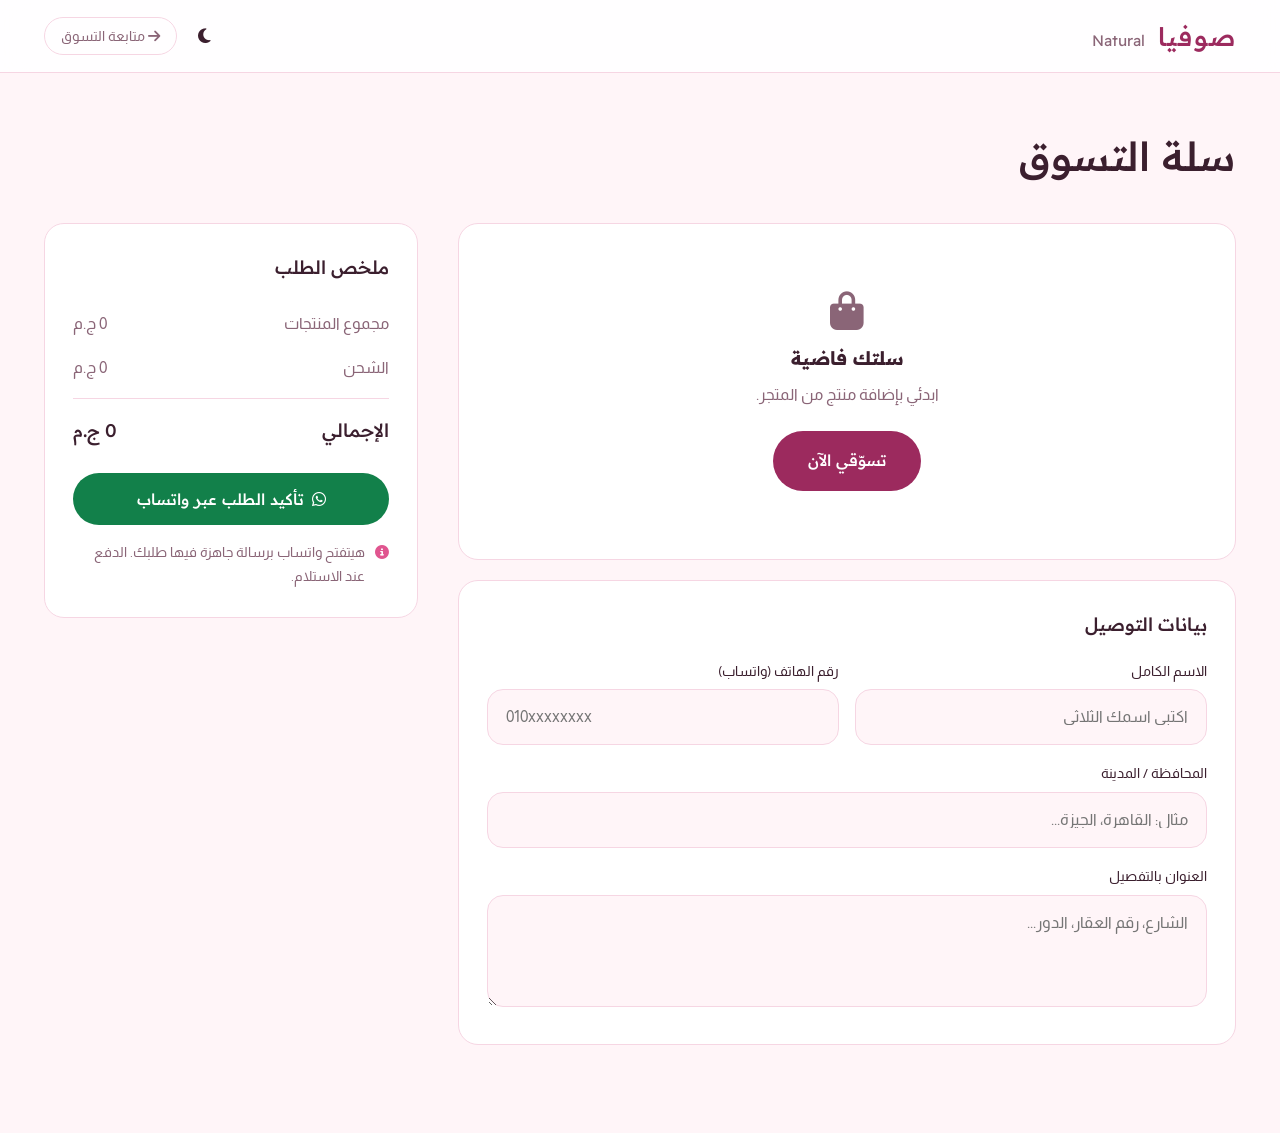
==== checkout.html @ ed2cbe97 "Add files via upload" ====
<!DOCTYPE html>
<html lang="ar" dir="rtl">
<head>
    <meta charset="UTF-8">
    <meta name="viewport" content="width=device-width, initial-scale=1.0">
    <title>السلة وإتمام الطلب | Sofia Natural</title>
    <link href="https://fonts.googleapis.com/css2?family=Almarai:wght@400;700&family=Readex+Pro:wght@400;500;600&display=swap" rel="stylesheet">
    <link rel="stylesheet" href="https://cdnjs.cloudflare.com/ajax/libs/font-awesome/6.4.0/css/all.min.css">
    <link rel="stylesheet" href="style.css?v=47">
</head>
<body>

    <header class="main-header">
        <div class="container header-container">
            <div class="logo"><a href="index.html">صوفيا <span>Natural</span></a></div>
            <div class="header-actions">
                <button type="button" id="darkModeToggle" class="cart-icon-btn" title="تغيير المظهر" aria-label="تغيير المظهر"><i class="fa-solid fa-moon"></i></button>
                <a href="index.html#products" class="btn-details"><i class="fa-solid fa-arrow-right"></i> متابعة التسوق</a>
            </div>
        </div>
    </header>

    <main class="container" style="padding:48px 24px 88px;">
        <div class="co-title"><h1>سلة التسوق</h1><span id="itemsCount"></span></div>

        <div class="co-layout">
            <div>
                <div class="co-card">
                    <div id="cartItemsContainer"></div>
                </div>

                <div class="co-card">
                    <h2>بيانات التوصيل</h2>
                    <form id="checkoutForm" class="co-form" onsubmit="submitOrder(event)">
                        <div class="co-field"><label for="clientName">الاسم الكامل</label><input type="text" id="clientName" required autocomplete="name" placeholder="اكتبي اسمك الثلاثي"></div>
                        <div class="co-field"><label for="clientPhone">رقم الهاتف (واتساب)</label><input type="tel" id="clientPhone" required autocomplete="tel" placeholder="010xxxxxxxx"></div>
                        <div class="co-field full"><label for="clientCity">المحافظة / المدينة</label><input type="text" id="clientCity" required placeholder="مثال: القاهرة، الجيزة..."></div>
                        <div class="co-field full"><label for="clientAddress">العنوان بالتفصيل</label><textarea id="clientAddress" required rows="3" placeholder="الشارع، رقم العقار، الدور..."></textarea></div>
                    </form>
                </div>
            </div>

            <aside class="co-card co-summary">
                <h2>ملخص الطلب</h2>
                <div class="co-row"><span>مجموع المنتجات</span><span id="cartSubtotal">0 ج.م</span></div>
                <div class="co-row"><span>الشحن</span><span id="cartShipping">0 ج.م</span></div>
                <div class="co-row total"><span>الإجمالي</span><span id="cartTotalPrice">0 ج.م</span></div>
                <button type="submit" form="checkoutForm" class="btn btn-wa-big"><i class="fa-brands fa-whatsapp"></i> تأكيد الطلب عبر واتساب</button>
                <div class="co-note"><i class="fa-solid fa-circle-info"></i><span>هيتفتح واتساب برسالة جاهزة فيها طلبك. الدفع عند الاستلام.</span></div>
            </aside>
        </div>
    </main>

    <div id="toast" class="toast" role="status"></div>
    <script src="products-data.js?v=45"></script>
    <script src="script.js?v=45"></script>
    <script>
        function renderCheckoutCart() {
            const container = document.getElementById('cartItemsContainer');
            const subtotal = cartSubtotal();
            const shipping = cart.length ? SHIPPING : 0;
            const count = cart.reduce((s, i) => s + i.quantity, 0);

            container.innerHTML = cart.length ? cart.map(item => `
                <div class="co-item">
                    <img src="${escapeHtml(item.image)}" alt="">
                    <div class="co-item-info">
                        <h4>${escapeHtml(item.name)}</h4>
                        <span class="co-unit">${item.price} ج.م للقطعة</span>
                    </div>
                    <div class="qty-box">
                        <button type="button" data-qty="${item.id}" data-d="1" aria-label="زيادة">+</button>
                        <span>${item.quantity}</span>
                        <button type="button" data-qty="${item.id}" data-d="-1" aria-label="نقصان">−</button>
                    </div>
                    <strong class="co-line">${item.price * item.quantity} ج.م</strong>
                    <button type="button" class="co-remove" data-remove="${item.id}" aria-label="حذف"><i class="fa-solid fa-xmark"></i></button>
                </div>`).join('')
                : '<div class="co-empty"><i class="fa-solid fa-bag-shopping"></i><h3>سلتك فاضية</h3><p>ابدئي بإضافة منتج من المتجر.</p><a href="index.html#products" class="btn btn-primary">تسوّقي الآن</a></div>';

            document.getElementById('itemsCount').textContent = count ? `(${count} منتج)` : '';
            document.getElementById('cartSubtotal').textContent = subtotal + ' ج.م';
            document.getElementById('cartShipping').textContent = shipping + ' ج.م';
            document.getElementById('cartTotalPrice').textContent = (subtotal + shipping) + ' ج.م';
        }

        document.getElementById('cartItemsContainer').addEventListener('click', e => {
            const q = e.target.closest('[data-qty]'), r = e.target.closest('[data-remove]');
            if (q) changeCartQty(q.dataset.qty, +q.dataset.d);
            else if (r) removeFromCart(r.dataset.remove);
            else return;
            renderCheckoutCart();
        });

        function submitOrder(e) {
            e.preventDefault();
            if (!cart.length) { showToast('سلة التسوق فارغة!'); return; }

            const val = id => document.getElementById(id).value.trim();
            const phone = val('clientPhone').replace(/[\s-]/g, '');
            if (!/^(\+?20|0)?1[0125]\d{8}$/.test(phone)) { showToast('رقم الهاتف غير صحيح'); document.getElementById('clientPhone').focus(); return; }

            const subtotal = cartSubtotal();
            let text = `*طلب جديد من متجر Sofia Natural* 🌿\n\n`;
            text += `👤 *الاسم:* ${val('clientName')}\n📞 *الهاتف:* ${phone}\n🏙️ *المحافظة:* ${val('clientCity')}\n📍 *العنوان:* ${val('clientAddress')}\n\n🛍️ *المنتجات المطلوبة:*\n`;
            cart.forEach(i => { text += `- ${i.name} (الكمية: ${i.quantity}) - ${i.price * i.quantity} ج.م\n`; });
            text += `\n🛒 *مجموع المنتجات:* ${subtotal} ج.م\n🚚 *الشحن:* ${SHIPPING} ج.م\n💰 *الإجمالي الكلي:* ${subtotal + SHIPPING} ج.م`;

            window.open(`https://wa.me/${WHATSAPP_NUMBER}?text=${encodeURIComponent(text)}`, '_blank', 'noopener');
        }

        document.addEventListener('DOMContentLoaded', renderCheckoutCart);
    </script>
</body>
</html>
---- style.css ----
/* Sofia Natural — تصميم متجر عناية بناتي: وردي، روز، لافندر وخوخي */
:root{--primary:#9C2A5E;--primary-light:#E0558F;--on-primary:#FFFFFF;--text-color:#3B1F2E;--bg-light:#FFF5F8;--white:#fff;--gray:#8A6577;--border-color:#F6D6E3;--tint:#FDE8F0;--sage:#FAD3E3;--blush:#E9D8F7;--wa:#12804A;--ease:cubic-bezier(.2,.7,.2,1)}
body.dark-mode{--primary:#FFC4DC;--primary-light:#F58BB7;--on-primary:#2B0F1F;--text-color:#FBEAF2;--bg-light:#1E1119;--white:#2A1822;--gray:#CBA5B7;--border-color:#4A2A3C;--tint:#35202D;--sage:#5A2D45;--blush:#46305A;--wa:#5FD08F}
*{margin:0;padding:0;box-sizing:border-box}
html{scroll-behavior:smooth;scroll-padding-top:84px}
body{font-family:'Almarai',Tahoma,sans-serif;background:var(--bg-light);color:var(--text-color);direction:rtl;line-height:1.75;overflow-x:clip;-webkit-font-smoothing:antialiased}
h1,h2,h3,h4,.logo,.price,.btn{font-family:'Readex Pro','Almarai',Tahoma,sans-serif}
a{text-decoration:none;color:inherit}ul{list-style:none}img{max-width:100%}button{font-family:inherit}
:focus-visible{outline:2px solid var(--primary-light);outline-offset:3px}
.container{max-width:1240px;margin:0 auto;padding:0 24px}

/* شريط الإعلان + الهيدر */
.announcement-bar{background:var(--primary);color:var(--on-primary);font-size:.85rem;padding:8px 0}
.announcement-bar .container{display:flex;justify-content:center;gap:32px;flex-wrap:wrap}
.main-header{position:sticky;top:0;z-index:30;background:color-mix(in srgb,var(--white) 88%,transparent);backdrop-filter:blur(14px);border-bottom:1px solid var(--border-color)}
.header-container{display:flex;align-items:center;justify-content:space-between;height:72px}
.header-container.header-3{display:grid;grid-template-columns:1fr auto 1fr}
.header-3 .header-actions{justify-self:end}
.header-3 .menu-wrap{justify-self:start}
.logo{font-size:1.6rem;font-weight:500;letter-spacing:.04em;color:var(--primary)}
.logo span{font-weight:400;font-size:.95rem;color:var(--gray);letter-spacing:0;margin-right:4px}
/* قايمة منسدلة */
.menu-wrap{position:relative}
.menu-btn{width:42px;height:42px;background:transparent;border:0;border-radius:50%;cursor:pointer;display:flex;flex-direction:column;justify-content:center;align-items:center;gap:5px;transition:background .2s}
.menu-btn:hover{background:var(--tint)}
.menu-btn span{width:22px;height:2px;background:var(--primary);border-radius:2px;transition:transform .3s,opacity .3s}
.menu-btn.open span:nth-child(1){transform:translateY(7px) rotate(45deg)}
.menu-btn.open span:nth-child(2){opacity:0}
.menu-btn.open span:nth-child(3){transform:translateY(-7px) rotate(-45deg)}
.menu-dropdown{position:absolute;top:calc(100% + 10px);right:0;min-width:190px;background:var(--white);border:1px solid var(--border-color);border-radius:16px;box-shadow:0 14px 34px rgba(0,0,0,.14);padding:8px;display:flex;flex-direction:column;opacity:0;visibility:hidden;transform:translateY(-8px);transition:all .25s var(--ease);z-index:40}
.menu-dropdown.show{opacity:1;visibility:visible;transform:translateY(0)}
.menu-dropdown a{padding:12px 16px;border-radius:10px;color:var(--text-color);transition:background .2s,color .2s}
.menu-dropdown a:hover,.menu-dropdown a.active{background:var(--tint);color:var(--primary)}
.header-actions{display:flex;align-items:center;gap:6px}
.header-search-container{position:relative}
.search-input{display:none;position:absolute;top:50px;left:0;width:260px;padding:12px 18px;border:1px solid var(--border-color);border-radius:999px;background:var(--white);color:var(--text-color);font:inherit;box-shadow:0 12px 32px rgba(0,0,0,.12)}
.cart-icon-btn{position:relative;width:42px;height:42px;border:0;border-radius:50%;background:transparent;color:var(--text-color);display:inline-flex;align-items:center;justify-content:center;cursor:pointer;font-size:1.05rem;transition:background .2s}
.cart-icon-btn:hover{background:var(--tint)}
.cart-badge{position:absolute;top:2px;left:2px;min-width:18px;height:18px;padding:0 5px;border-radius:9px;background:var(--primary);color:var(--on-primary);font-size:.7rem;font-weight:700;display:flex;align-items:center;justify-content:center}

/* الأزرار */
.btn{display:inline-flex;align-items:center;justify-content:center;gap:8px;padding:15px 34px;border:1px solid transparent;border-radius:999px;font-weight:500;font-size:.98rem;cursor:pointer;transition:all .25s var(--ease)}
.btn-primary{background:var(--primary);color:var(--on-primary)}
.btn-primary:hover{background:var(--primary-light)}
.btn-ghost{border-color:currentColor;color:var(--text-color);background:transparent}
.btn-ghost:hover{background:var(--text-color);color:var(--bg-light)}
.btn-wa-big{background:var(--wa);color:#fff}
body.dark-mode .btn-wa-big{color:#0C1512}

/* الهيرو */
.hero-section{padding:56px 0 40px}
.hero-content{display:grid;grid-template-columns:1.05fr .95fr;gap:64px;align-items:center}
.hero-content h1{font-size:clamp(2.4rem,5.4vw,4.4rem);line-height:1.18;font-weight:500;letter-spacing:-.01em}
.hero-content p{margin:22px 0 34px;max-width:44ch;color:var(--gray);font-size:1.12rem}
.hero-btns{display:flex;flex-wrap:wrap;gap:12px}
.hero-art{position:relative;aspect-ratio:4/5;max-height:600px;width:100%;border-radius:999px 999px 28px 28px;background:radial-gradient(circle at 28% 18%,var(--blush),transparent 56%),linear-gradient(165deg,var(--sage),var(--tint));display:flex;align-items:flex-end;justify-content:center;gap:5%;padding-bottom:13%}
.bottle{position:relative;border-radius:16px 16px 12px 12px;background:linear-gradient(90deg,rgba(255,255,255,.3),transparent 38%),var(--c);box-shadow:0 24px 30px -18px rgba(0,0,0,.35)}
.bottle::before{content:"";position:absolute;top:-8%;left:50%;transform:translateX(-50%);width:38%;height:9%;background:var(--c);filter:brightness(.78);border-radius:5px 5px 0 0}
.bottle::after{content:"";position:absolute;left:14%;right:14%;top:46%;height:30%;background:rgba(255,255,255,.9);border-radius:3px}
.b1{--c:var(--primary-light);width:19%;height:34%}
.b2{--c:var(--primary);width:23%;height:46%}
.b3{--c:#F4B6C9;width:17%;height:26%}
.hero-chip{position:absolute;top:20px;left:50%;transform:translateX(-50%);z-index:2;white-space:nowrap;background:var(--white);border:1px solid var(--border-color);border-radius:999px;padding:9px 20px;font-size:.9rem;display:flex;align-items:center;gap:8px;box-shadow:0 10px 26px rgba(0,0,0,.12)}
.hero-chip i{color:var(--primary-light)}
.hero-art{overflow:hidden}
.hero-art>img{position:absolute;inset:0;width:100%;height:100%;object-fit:cover;border-radius:inherit}

/* شريط المزايا */
.pf-features{display:grid;grid-template-columns:repeat(4,1fr);gap:24px}
.strip{border-block:1px solid var(--border-color);padding:22px 0;margin-top:32px}
.pf-item{display:flex;align-items:center;gap:14px}
.pf-icon{width:44px;height:44px;border-radius:50%;background:var(--tint);color:var(--primary);display:flex;align-items:center;justify-content:center;flex-shrink:0}
.pf-item h4{font-weight:500;font-size:.98rem;line-height:1.4}
.pf-item p{color:var(--gray);font-size:.85rem;line-height:1.5}

/* عناوين الأقسام */
.section-title h2{font-size:clamp(1.7rem,3.4vw,2.4rem);font-weight:500;line-height:1.3}
.section-title p{color:var(--gray);margin-top:4px}
.section-head{display:flex;flex-wrap:wrap;justify-content:space-between;align-items:end;gap:20px;margin-bottom:36px}

/* بلاطات الأقسام */
.cats-section{padding:80px 0 24px}
.cat-tiles{display:grid;grid-template-columns:repeat(3,1fr);gap:20px;margin-top:36px}
.cat-tile{position:relative;aspect-ratio:4/5;border-radius:20px;overflow:hidden;padding:30px;display:flex;flex-direction:column;justify-content:flex-end;color:#fff;background-size:cover;background-position:center;background-image:linear-gradient(to top,rgba(60,20,40,.82) 0%,rgba(60,20,40,.18) 55%,rgba(60,20,40,0) 100%),var(--img,none);transition:transform .35s var(--ease),box-shadow .35s var(--ease)}
.cat-tile h3{font-size:2rem;font-weight:500}
.cat-tile span{display:inline-flex;gap:8px;align-items:center;margin-top:6px;font-size:.95rem;border-bottom:1px solid currentColor;align-self:flex-start;padding-bottom:2px}
.cat-tile span i{font-size:.8rem}
.cat-tile:hover{transform:translateY(-6px);box-shadow:0 16px 35px -12px rgba(60,20,40,.45)}
.t-skin{background-color:var(--sage)}.t-hair{background-color:var(--blush)}.t-body{background-color:var(--primary)}

/* المنتجات */
.products-section{padding:72px 0 88px}
.category-boxes-container{display:flex;gap:28px}
.big-cat-box{background:none;border:0;border-bottom:2px solid transparent;color:var(--gray);padding:4px 0 8px;cursor:pointer;font-size:1rem;transition:color .2s}
.big-cat-box i{display:none}
.big-cat-box h3{font-size:1rem;font-weight:400}
.big-cat-box:hover{color:var(--text-color)}
.big-cat-box.active{color:var(--text-color);border-color:var(--text-color)}
.big-cat-box.active h3{font-weight:500}
.products-grid{display:grid;grid-template-columns:repeat(auto-fill,minmax(250px,1fr));gap:40px 24px}
.product-card{display:flex;flex-direction:column}
.product-img{display:block;position:relative;aspect-ratio:4/5;background:var(--tint);border-radius:20px;overflow:hidden}
.product-img img{width:100%;height:100%;object-fit:cover;display:block;transition:transform .7s var(--ease)}
.product-card:hover .product-img img{transform:scale(1.05)}
.tag{position:absolute;top:12px;right:12px;background:var(--white);color:var(--text-color);font-size:.75rem;padding:3px 12px;border-radius:999px}
.product-info{padding:16px 2px 0;display:flex;flex-direction:column;gap:2px;flex:1}
.product-cat{color:var(--gray);font-size:.82rem}
.product-info h3{font-size:1.02rem;font-weight:500;line-height:1.5}
.product-size{color:var(--gray);font-size:.85rem}
.price{font-weight:500;font-size:1.05rem;margin-top:6px}
.btn-details{display:inline-block;border:1px solid var(--border-color);border-radius:999px;padding:6px 16px;font-size:.88rem;color:var(--gray)}
.btn-details:hover{color:var(--text-color);border-color:var(--text-color)}
.card-actions{display:flex;gap:8px;margin-top:auto;padding-top:14px}
.btn-add{flex:1;background:transparent;color:var(--text-color);border:1px solid var(--text-color);border-radius:999px;padding:11px;font-weight:500;cursor:pointer;transition:all .25s var(--ease)}
.btn-add:hover{background:var(--primary);color:var(--on-primary);border-color:var(--primary)}
.btn-whatsapp{width:46px;border:1px solid var(--border-color);border-radius:50%;display:flex;align-items:center;justify-content:center;color:var(--wa);font-size:0;transition:border-color .2s}
.btn-whatsapp i{font-size:1.2rem}
.btn-whatsapp:hover{border-color:var(--wa)}
.is-hidden{display:none!important}
.no-results{text-align:center;color:var(--gray);padding:48px 0}
.product-card.is-featured{grid-column:span 2;flex-direction:row;background:var(--tint);border-radius:20px;overflow:hidden}
.is-featured .product-img{width:50%;aspect-ratio:auto;min-height:340px;border-radius:0}
.is-featured .product-info{width:50%;justify-content:center;padding:36px}
.is-featured .product-info h3{font-size:1.7rem;margin:4px 0}
.is-featured .tag{background:var(--primary);color:var(--on-primary)}

/* ليه صوفيا */
.why{background:var(--primary);color:var(--on-primary);padding:88px 0}
.why .container{display:grid;grid-template-columns:1fr 1fr;gap:64px;align-items:center}
.why h2{font-size:clamp(1.8rem,3.6vw,2.8rem);font-weight:500;line-height:1.3}
.why-list>div{display:flex;gap:18px;padding:20px 0;border-bottom:1px solid rgba(128,128,128,.4)}
.why-list>div:first-child{border-top:1px solid rgba(128,128,128,.4)}
.why-list i{font-size:1.3rem;margin-top:4px}
.why-list h4{font-weight:500;font-size:1.1rem}
.why-list p{opacity:.8;font-size:.95rem}

/* دعوة للتواصل */
.cta{padding:88px 0;text-align:center}
.cta h2{font-size:clamp(1.6rem,3vw,2.2rem);font-weight:500}
.cta p{color:var(--gray);margin:8px 0 28px}

/* الفوتر */
.main-footer{background:var(--tint);border-top:1px solid var(--border-color)}
.footer-grid{display:grid;grid-template-columns:2fr 1fr 1fr;gap:48px;padding-top:56px;padding-bottom:36px}
.footer-col h3{font-size:1.5rem;font-weight:500;margin-bottom:10px}
.footer-col h4{font-weight:500;margin-bottom:14px}
.footer-col p,.footer-col li{color:var(--gray);margin-bottom:8px;font-size:.95rem}
.footer-col li a:hover{color:var(--text-color)}
.footer-col p i{margin-left:10px;color:var(--primary-light)}
.social-icons{display:flex;gap:10px;margin-top:16px}
.social-icons a{width:40px;height:40px;border:1px solid var(--border-color);border-radius:50%;display:flex;align-items:center;justify-content:center;transition:all .2s}
.social-icons a:hover{background:var(--primary);color:var(--on-primary);border-color:var(--primary)}
.footer-bottom{max-width:1240px;margin:0 auto;padding:20px 24px;border-top:1px solid var(--border-color);display:flex;flex-wrap:wrap;gap:8px;justify-content:space-between;color:var(--gray);font-size:.85rem}

/* صفحة المنتج */
.breadcrumb{display:flex;flex-wrap:wrap;gap:8px;align-items:center;color:var(--gray);font-size:.88rem;margin-bottom:28px}
.breadcrumb i{font-size:.65rem}
.breadcrumb a:hover{color:var(--text-color)}
.product-page{display:grid;grid-template-columns:1.1fr .9fr;gap:64px}
.product-page>div:last-child{position:sticky;top:104px;align-self:start}
.pp-image{background:var(--tint);border-radius:20px;overflow:hidden;align-self:start}
.pp-image img{width:100%;aspect-ratio:4/5;object-fit:cover;display:block}
.pp-cat{color:var(--gray);font-size:.9rem}
.pp-name{font-size:clamp(1.8rem,3vw,2.5rem);font-weight:500;line-height:1.3;margin:6px 0}
.pp-size{color:var(--gray)}
.pp-price{font-size:1.6rem;font-weight:500;margin:14px 0 26px;font-family:'Readex Pro',sans-serif}
.pp-desc-title{font-size:1rem;font-weight:500;border-top:1px solid var(--border-color);padding-top:20px;margin-bottom:8px}
.pp-desc{line-height:1.95;color:var(--gray)}
.pp-badges{display:flex;flex-wrap:wrap;gap:16px;margin:22px 0;font-size:.88rem}
.pp-badges i{margin-left:6px;color:var(--primary-light)}
.pp-qty-row{display:flex;align-items:center;gap:14px;margin-bottom:18px}
.qty-box{display:inline-flex;align-items:center;border:1px solid var(--border-color);border-radius:999px}
.qty-box button{width:38px;height:40px;background:none;border:0;color:var(--text-color);font-size:1.2rem;cursor:pointer}
.qty-box span{min-width:36px;text-align:center;font-weight:700}
.pp-actions{display:flex;flex-wrap:wrap;gap:12px}
.pp-actions .btn{flex:1;min-width:180px}
.pp-cart-link{display:inline-block;margin-top:18px;color:var(--text-color);border-bottom:1px solid currentColor;font-size:.92rem}
.pp-notfound{grid-column:1/-1;text-align:center;padding:60px 0}
.related{margin-top:88px}
.related .section-title{margin-bottom:28px}

.toast{position:fixed;bottom:28px;left:50%;transform:translateX(-50%) translateY(10px);background:var(--primary);color:var(--on-primary);padding:13px 24px;border-radius:999px;opacity:0;pointer-events:none;transition:all .3s var(--ease);z-index:50}
.toast.show{opacity:1;transform:translateX(-50%)}

@media (max-width:900px){
 .header-container.header-3{display:flex}
 .hero-section{padding-top:32px}
 .hero-content,.product-page,.why .container,.footer-grid{grid-template-columns:1fr;gap:36px}
 .hero-art{max-height:420px;aspect-ratio:1/1}
 .pf-features{grid-template-columns:1fr 1fr}
 .cat-tiles{grid-template-columns:1fr}
 .cat-tile{aspect-ratio:16/9}
 .product-card.is-featured{grid-column:auto;flex-direction:column}
 .is-featured .product-img,.is-featured .product-info{width:100%}
 .is-featured .product-img{min-height:0;aspect-ratio:4/5}
 .product-page>div:last-child{position:static}
 .products-grid{grid-template-columns:repeat(2,1fr);gap:28px 14px}
 .cats-section,.products-section,.why,.cta{padding-block:56px}
}
@media (max-width:480px){.pf-features{grid-template-columns:1fr}.announcement-bar .container{gap:14px;font-size:.78rem}}
@media (prefers-reduced-motion:reduce){*{transition:none!important;scroll-behavior:auto!important}}

/* ===== صفحة السلة ===== */
.co-title{display:flex;align-items:baseline;gap:12px;margin-bottom:32px}
.co-title h1{font-size:clamp(1.8rem,3.4vw,2.5rem);font-weight:500}
.co-title span{color:var(--gray)}
.co-layout{display:grid;grid-template-columns:1.35fr .65fr;gap:40px;align-items:start}
.co-card{background:var(--white);border:1px solid var(--border-color);border-radius:20px;padding:28px}
.co-card+.co-card{margin-top:20px}
.co-card h2{font-size:1.15rem;font-weight:500;margin-bottom:18px}
.co-item{display:grid;grid-template-columns:84px 1fr auto auto 32px;gap:16px;align-items:center;padding:18px 0;border-bottom:1px solid var(--border-color)}
.co-item:first-of-type{padding-top:0}
.co-item:last-child{border-bottom:0;padding-bottom:0}
.co-item img{width:84px;height:104px;object-fit:cover;border-radius:20px;background:var(--tint)}
.co-item h4{font-weight:500;font-size:1rem;line-height:1.5}
.co-unit{color:var(--gray);font-size:.88rem}
.co-line{font-family:'Readex Pro',sans-serif;font-weight:500;min-width:84px;text-align:left}
.co-remove{width:32px;height:32px;border:0;border-radius:50%;background:transparent;color:var(--gray);cursor:pointer;transition:all .2s}
.co-remove:hover{background:var(--tint);color:var(--text-color)}
.co-empty{text-align:center;padding:40px 0}
.co-empty i{font-size:2.4rem;color:var(--gray);margin-bottom:12px}
.co-empty p{color:var(--gray);margin:6px 0 22px}
.co-form{display:grid;grid-template-columns:1fr 1fr;gap:16px}
.co-field label{display:block;font-size:.88rem;margin-bottom:6px}
.co-field input,.co-field textarea{width:100%;padding:13px 18px;border:1px solid var(--border-color);border-radius:16px;background:var(--bg-light);color:var(--text-color);font:inherit;transition:border-color .2s}
.co-field input:focus,.co-field textarea:focus{outline:0;border-color:var(--text-color)}
.co-field.full{grid-column:1/-1}
.co-summary{position:sticky;top:104px}
.co-row{display:flex;justify-content:space-between;padding:8px 0;color:var(--gray)}
.co-row.total{border-top:1px solid var(--border-color);margin-top:8px;padding-top:16px;color:var(--text-color);font-size:1.15rem;font-weight:500;font-family:'Readex Pro',sans-serif}
.co-summary .btn{width:100%;margin-top:18px}
.co-note{display:flex;gap:10px;align-items:flex-start;margin-top:16px;color:var(--gray);font-size:.85rem}
.co-note i{margin-top:5px;color:var(--primary-light)}
@media (max-width:900px){
 .co-layout{grid-template-columns:1fr}
 .co-summary{position:static}
 .co-item{grid-template-columns:72px 1fr 32px;grid-template-areas:"img info rm" "img qty line"}
 .co-item img{grid-area:img;width:72px;height:90px}
 .co-item .co-item-info{grid-area:info}
 .co-item .qty-box{grid-area:qty;justify-self:start}
 .co-item .co-line{grid-area:line;justify-self:end}
 .co-item .co-remove{grid-area:rm}
 .co-form{grid-template-columns:1fr}
 .co-card{padding:20px}
}

/* لمسات بناتي */
.hero-section{background:linear-gradient(160deg,#FFE4EE,#FFF5F8 55%,#F1E3FB)!important}
body.dark-mode .hero-section{background:linear-gradient(160deg,#2E1625,#1E1119 60%,#26172F)!important}
.product-card:hover .product-img{box-shadow:0 14px 32px -14px rgba(224,85,143,.45)}
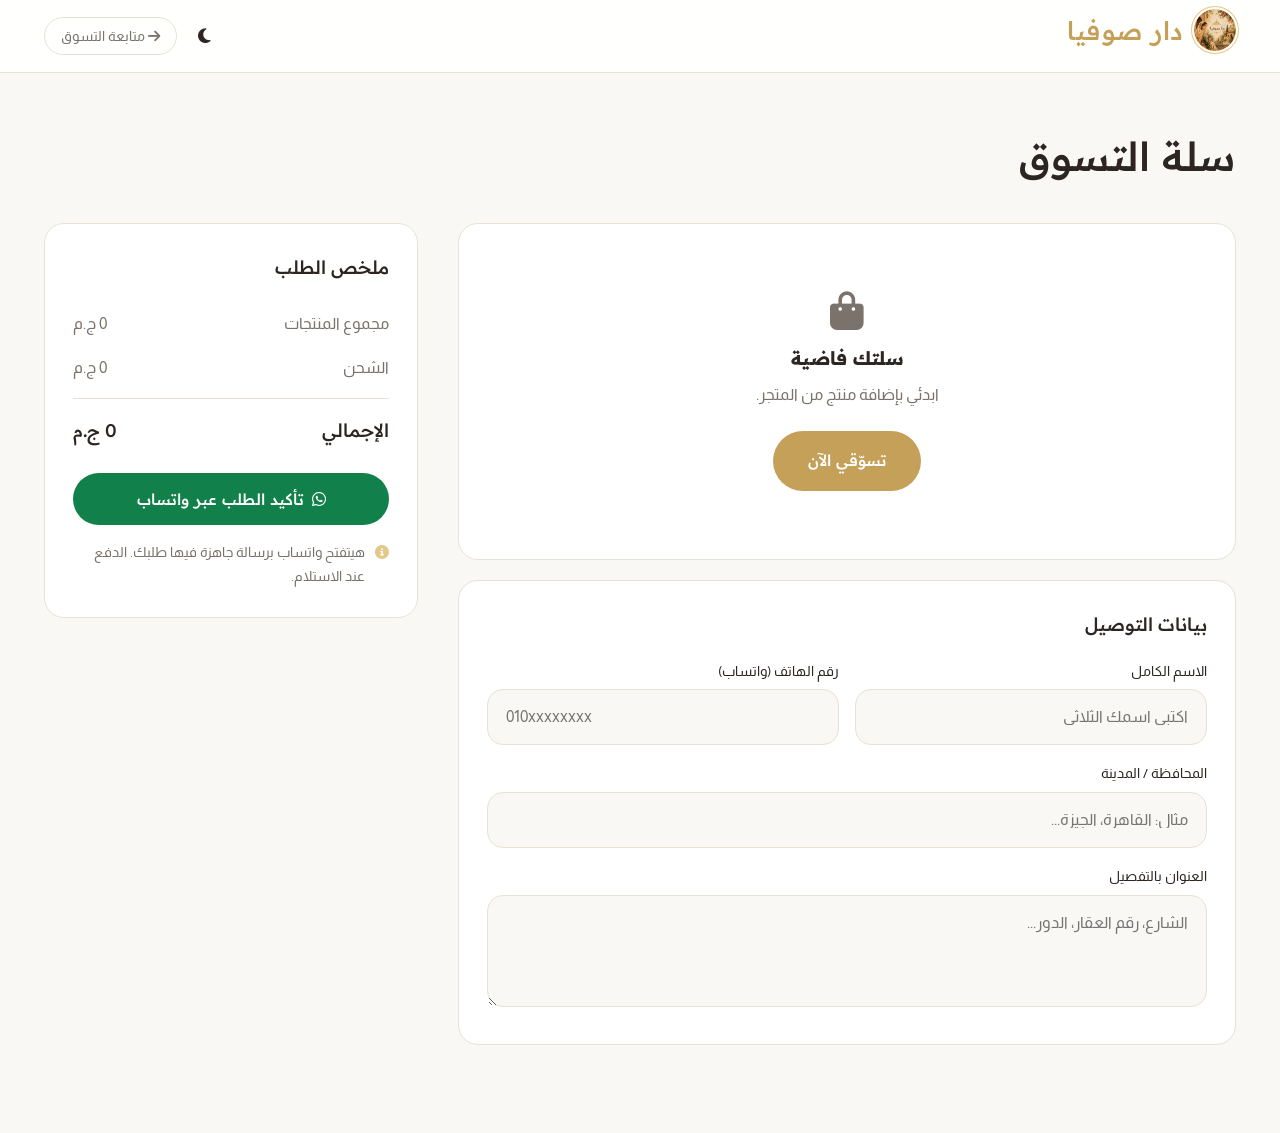
==== commit 1041dbe7: "Add files via upload" ====
--- a/checkout.html
+++ b/checkout.html
@@ -6,13 +6,13 @@
     <title>السلة وإتمام الطلب | Sofia Natural</title>
     <link href="https://fonts.googleapis.com/css2?family=Almarai:wght@400;700&family=Readex+Pro:wght@400;500;600&display=swap" rel="stylesheet">
     <link rel="stylesheet" href="https://cdnjs.cloudflare.com/ajax/libs/font-awesome/6.4.0/css/all.min.css">
-    <link rel="stylesheet" href="style.css?v=47">
+    <link rel="stylesheet" href="style.css?v=51">
 </head>
 <body>
 
     <header class="main-header">
         <div class="container header-container">
-            <div class="logo"><a href="index.html">صوفيا <span>Natural</span></a></div>
+            <div class="logo"><a href="index.html"><img class="logo-img" src="images/logo.png" alt="" width="42" height="42"><span class="logo-text">دار صوفيا</span></a></div>
             <div class="header-actions">
                 <button type="button" id="darkModeToggle" class="cart-icon-btn" title="تغيير المظهر" aria-label="تغيير المظهر"><i class="fa-solid fa-moon"></i></button>
                 <a href="index.html#products" class="btn-details"><i class="fa-solid fa-arrow-right"></i> متابعة التسوق</a>
@@ -52,8 +52,8 @@
     </main>
 
     <div id="toast" class="toast" role="status"></div>
-    <script src="products-data.js?v=45"></script>
-    <script src="script.js?v=45"></script>
+    <script src="products-data.js?v=51"></script>
+    <script src="script.js?v=51"></script>
     <script>
         function renderCheckoutCart() {
             const container = document.getElementById('cartItemsContainer');
--- a/style.css
+++ b/style.css
@@ -1,6 +1,34 @@
 /* Sofia Natural — تصميم متجر عناية بناتي: وردي، روز، لافندر وخوخي */
-:root{--primary:#9C2A5E;--primary-light:#E0558F;--on-primary:#FFFFFF;--text-color:#3B1F2E;--bg-light:#FFF5F8;--white:#fff;--gray:#8A6577;--border-color:#F6D6E3;--tint:#FDE8F0;--sage:#FAD3E3;--blush:#E9D8F7;--wa:#12804A;--ease:cubic-bezier(.2,.7,.2,1)}
-body.dark-mode{--primary:#FFC4DC;--primary-light:#F58BB7;--on-primary:#2B0F1F;--text-color:#FBEAF2;--bg-light:#1E1119;--white:#2A1822;--gray:#CBA5B7;--border-color:#4A2A3C;--tint:#35202D;--sage:#5A2D45;--blush:#46305A;--wa:#5FD08F}
+:root{
+  --primary:#c5a059;          /* اللون الذهبي الفاخر الرئيسي */
+  --primary-light:#e2c98a;    /* ذهبي فاتح للإضاءة والتمرير */
+  --on-primary:#FFFFFF;       /* لون النص فوق الأزرار الذهبية */
+  --text-color:#2c2522;       /* لون نص دافئ وراقي */
+  --bg-light:#faf8f5;         /* خلفية كريمية هادئة وفخمة */
+  --white:#fff;
+  --gray:#7a726b;             /* رمادي دافئ متناسق مع الذهبي */
+  --border-color:#e8e1d5;     /* حدود ناعمة متناسقة */
+  --tint:#f4eee1;             /* خلفيات خفيفة متناسقة */
+  --sage:#e8e1d5;
+  --blush:#f0ebd8;
+  --wa:#12804A;
+  --ease:cubic-bezier(.2,.7,.2,1)
+}
+
+body.dark-mode{
+  --primary:#e2c98a;
+  --primary-light:#f4eee1;
+  --on-primary:#1a1714;
+  --text-color:#f5f2eb;
+  --bg-light:#161412;
+  --white:#221f1b;
+  --gray:#a8a095;
+  --border-color:#3a352e;
+  --tint:#26221d;
+  --sage:#3a352e;
+  --blush:#2f2a24;
+  --wa:#5FD08F
+}
 *{margin:0;padding:0;box-sizing:border-box}
 html{scroll-behavior:smooth;scroll-padding-top:84px}
 body{font-family:'Almarai',Tahoma,sans-serif;background:var(--bg-light);color:var(--text-color);direction:rtl;line-height:1.75;overflow-x:clip;-webkit-font-smoothing:antialiased}
@@ -54,24 +82,12 @@
 .hero-content p{margin:22px 0 34px;max-width:44ch;color:var(--gray);font-size:1.12rem}
 .hero-btns{display:flex;flex-wrap:wrap;gap:12px}
 .hero-art{position:relative;aspect-ratio:4/5;max-height:600px;width:100%;border-radius:999px 999px 28px 28px;background:radial-gradient(circle at 28% 18%,var(--blush),transparent 56%),linear-gradient(165deg,var(--sage),var(--tint));display:flex;align-items:flex-end;justify-content:center;gap:5%;padding-bottom:13%}
-.bottle{position:relative;border-radius:16px 16px 12px 12px;background:linear-gradient(90deg,rgba(255,255,255,.3),transparent 38%),var(--c);box-shadow:0 24px 30px -18px rgba(0,0,0,.35)}
-.bottle::before{content:"";position:absolute;top:-8%;left:50%;transform:translateX(-50%);width:38%;height:9%;background:var(--c);filter:brightness(.78);border-radius:5px 5px 0 0}
-.bottle::after{content:"";position:absolute;left:14%;right:14%;top:46%;height:30%;background:rgba(255,255,255,.9);border-radius:3px}
-.b1{--c:var(--primary-light);width:19%;height:34%}
-.b2{--c:var(--primary);width:23%;height:46%}
-.b3{--c:#F4B6C9;width:17%;height:26%}
 .hero-chip{position:absolute;top:20px;left:50%;transform:translateX(-50%);z-index:2;white-space:nowrap;background:var(--white);border:1px solid var(--border-color);border-radius:999px;padding:9px 20px;font-size:.9rem;display:flex;align-items:center;gap:8px;box-shadow:0 10px 26px rgba(0,0,0,.12)}
 .hero-chip i{color:var(--primary-light)}
 .hero-art{overflow:hidden}
 .hero-art>img{position:absolute;inset:0;width:100%;height:100%;object-fit:cover;border-radius:inherit}
 
 /* شريط المزايا */
-.pf-features{display:grid;grid-template-columns:repeat(4,1fr);gap:24px}
-.strip{border-block:1px solid var(--border-color);padding:22px 0;margin-top:32px}
-.pf-item{display:flex;align-items:center;gap:14px}
-.pf-icon{width:44px;height:44px;border-radius:50%;background:var(--tint);color:var(--primary);display:flex;align-items:center;justify-content:center;flex-shrink:0}
-.pf-item h4{font-weight:500;font-size:.98rem;line-height:1.4}
-.pf-item p{color:var(--gray);font-size:.85rem;line-height:1.5}
 
 /* عناوين الأقسام */
 .section-title h2{font-size:clamp(1.7rem,3.4vw,2.4rem);font-weight:500;line-height:1.3}
@@ -187,7 +203,6 @@
  .hero-section{padding-top:32px}
  .hero-content,.product-page,.why .container,.footer-grid{grid-template-columns:1fr;gap:36px}
  .hero-art{max-height:420px;aspect-ratio:1/1}
- .pf-features{grid-template-columns:1fr 1fr}
  .cat-tiles{grid-template-columns:1fr}
  .cat-tile{aspect-ratio:16/9}
  .product-card.is-featured{grid-column:auto;flex-direction:column}
@@ -197,7 +212,7 @@
  .products-grid{grid-template-columns:repeat(2,1fr);gap:28px 14px}
  .cats-section,.products-section,.why,.cta{padding-block:56px}
 }
-@media (max-width:480px){.pf-features{grid-template-columns:1fr}.announcement-bar .container{gap:14px;font-size:.78rem}}
+@media (max-width:480px){.announcement-bar .container{gap:14px;font-size:.78rem}}
 @media (prefers-reduced-motion:reduce){*{transition:none!important;scroll-behavior:auto!important}}
 
 /* ===== صفحة السلة ===== */
@@ -248,3 +263,91 @@
 .hero-section{background:linear-gradient(160deg,#FFE4EE,#FFF5F8 55%,#F1E3FB)!important}
 body.dark-mode .hero-section{background:linear-gradient(160deg,#2E1625,#1E1119 60%,#26172F)!important}
 .product-card:hover .product-img{box-shadow:0 14px 32px -14px rgba(224,85,143,.45)}
+
+
+/* ===== بوكسات المميزات (4 كروت) ===== */
+.strip{padding:0;margin-top:0;position:relative;z-index:2}
+.pf-features{display:grid;grid-template-columns:repeat(4,1fr);gap:18px;padding:28px 0 8px}
+.pf-item{display:flex;flex-direction:column;align-items:center;text-align:center;gap:12px;background:var(--white);border:1px solid var(--border-color);border-radius:22px;padding:26px 16px 22px;box-shadow:0 8px 24px rgba(156,42,94,.07);position:relative;overflow:hidden;transition:transform .3s var(--ease),box-shadow .3s var(--ease),border-color .3s}
+.pf-item::before{content:"";position:absolute;inset:0 0 auto 0;height:3px;background:linear-gradient(90deg,var(--primary),var(--primary-light));transform:scaleX(0);transition:transform .35s var(--ease)}
+.pf-item:hover{transform:translateY(-6px);box-shadow:0 18px 38px rgba(156,42,94,.16);border-color:var(--primary-light)}
+.pf-item:hover::before{transform:scaleX(1)}
+.pf-icon{width:58px;height:58px;font-size:1.3rem;border-radius:18px;background:linear-gradient(135deg,var(--tint),var(--sage));color:var(--primary);display:flex;align-items:center;justify-content:center;flex-shrink:0;transition:background .3s,color .3s,transform .3s var(--ease)}
+.pf-item:hover .pf-icon{background:var(--primary);color:var(--on-primary);transform:rotate(-6deg) scale(1.06)}
+.pf-item h4{font-weight:700;font-size:1rem;line-height:1.4}
+.pf-item p{color:var(--gray);font-size:.84rem;line-height:1.5}
+body.dark-mode .pf-item{box-shadow:0 8px 24px rgba(0,0,0,.35)}
+
+/* ===== كروت المنتجات ===== */
+.product-card{transition:transform .3s var(--ease),box-shadow .3s var(--ease)}
+.product-card:hover{transform:translateY(-6px)}
+.product-img{overflow:hidden}
+.product-img img{transition:transform .5s var(--ease)}
+.product-card:hover .product-img img{transform:scale(1.06)}
+
+/* ===== ظهور ناعم عند التمرير ===== */
+.reveal{opacity:0;translate:0 22px;transition:opacity .6s var(--ease),translate .6s var(--ease),transform .3s var(--ease),box-shadow .3s var(--ease),border-color .3s,background .3s}
+.reveal.in{opacity:1;translate:0 0}
+
+/* ===== الموبايل: الصورة فوق الكلام + المميزات 2×2 ===== */
+@media (max-width:900px){
+  .hero-art{order:-1;aspect-ratio:5/4;max-height:340px}
+  .pf-features{grid-template-columns:repeat(2,1fr);gap:12px;padding:22px 0 4px}
+}
+@media (max-width:480px){
+  .pf-features{gap:10px}
+  .pf-item{padding:20px 10px 16px;border-radius:18px}
+  .pf-icon{width:48px;height:48px;font-size:1.1rem;border-radius:15px}
+  .pf-item h4{font-size:.9rem}
+  .pf-item p{font-size:.76rem}
+}
+@media (prefers-reduced-motion:reduce){.reveal{opacity:1;translate:none}}
+
+
+/* ===== مكان صورة الهيرو (حطي صورتك في images/hero.jpg) ===== */
+.hero-art{box-shadow:0 30px 60px -28px rgba(156,42,94,.45);border:6px solid var(--white)}
+.hero-art::before{content:"\f03e";font-family:"Font Awesome 6 Free";font-weight:900;position:absolute;inset:0;display:flex;align-items:center;justify-content:center;font-size:3rem;color:var(--primary);opacity:.18}
+
+/* ===== قسم ليه صوفيا (احترافي) ===== */
+.why{position:relative;overflow:hidden;background:linear-gradient(135deg,var(--primary),var(--primary-light));padding:96px 0}
+.why::before,.why::after{content:"";position:absolute;border-radius:50%;background:color-mix(in srgb,var(--on-primary) 8%,transparent);pointer-events:none}
+.why::before{width:380px;height:380px;top:-140px;left:-120px}
+.why::after{width:260px;height:260px;bottom:-110px;right:-80px}
+.why .container{position:relative;z-index:1;gap:56px;align-items:center}
+.why-head .eyebrow{display:inline-block;padding:6px 16px;border-radius:999px;font-size:.85rem;font-weight:700;border:1px solid color-mix(in srgb,var(--on-primary) 35%,transparent);background:color-mix(in srgb,var(--on-primary) 10%,transparent);margin-bottom:18px}
+.why-head p{margin-top:16px;opacity:.85;max-width:42ch;font-size:1.02rem}
+.why-list{display:flex;flex-direction:column;gap:16px}
+.why-list>div,.why-list>div:first-child{position:relative;align-items:center;gap:18px;padding:20px 22px;border:1px solid color-mix(in srgb,var(--on-primary) 22%,transparent);border-radius:20px;background:color-mix(in srgb,var(--on-primary) 10%,transparent);backdrop-filter:blur(6px);overflow:hidden}
+.why-list>div:hover{transform:translateY(-4px);background:color-mix(in srgb,var(--on-primary) 16%,transparent)}
+.why-ico{flex-shrink:0;width:54px;height:54px;border-radius:16px;display:flex;align-items:center;justify-content:center;background:var(--on-primary);color:var(--primary);font-size:1.25rem;box-shadow:0 10px 22px -10px rgba(0,0,0,.4)}
+.why-list .why-ico i{margin:0;font-size:1.25rem}
+.why-list h4{font-weight:700;margin-bottom:2px}
+.why-num{position:absolute;left:18px;top:50%;transform:translateY(-50%);font-family:'Readex Pro',sans-serif;font-size:2.4rem;font-weight:600;opacity:.14;line-height:1}
+@media (max-width:900px){
+  .why{padding:60px 0}
+  .why .container{gap:28px}
+  .why-list>div{padding:16px}
+  .why-ico{width:46px;height:46px;font-size:1.1rem}
+}
+
+
+/* ===== هوية البراند: اللوجو + الهيرو الدائري ===== */
+.logo a{display:inline-flex;align-items:center;gap:10px}
+.logo-img{width:42px;height:42px;border-radius:50%;object-fit:cover;box-shadow:0 0 0 2px var(--white),0 0 0 3px var(--primary-light)}
+.logo .logo-text{font-size:1.6rem;font-weight:500;color:var(--primary);margin:0;letter-spacing:.02em}
+.footer-logo{width:72px;height:72px;border-radius:50%;margin-bottom:12px;box-shadow:0 0 0 3px rgba(255,255,255,.25)}
+
+.hero-art{aspect-ratio:1/1;max-height:560px;width:100%;margin-inline:auto;border-radius:50%;padding:0;overflow:visible;border:0;box-shadow:none;background:none}
+.hero-art::before{display:none}
+.hero-art>img{border-radius:50%;box-shadow:0 30px 70px -28px rgba(156,42,94,.55),0 0 0 8px var(--white),0 0 0 9px var(--border-color)}
+.hero-chip{top:auto;bottom:6%;left:50%}
+@media (max-width:900px){
+  .hero-art{aspect-ratio:1/1;max-height:none;width:min(78vw,340px)}
+}
+@media (max-width:480px){
+  .logo .logo-text{font-size:1.3rem}
+  .logo-img{width:36px;height:36px}
+}
+/* ===== الثيم الذهبي الفاخر للخلفيات ===== */
+.hero-section{background:linear-gradient(160deg,#fcf8f2,#faf8f5 55%,#f2ebd9)!important}
+body.dark-mode .hero-section{background:linear-gradient(160deg,#1f1c18,#161412 60%,#26221d)!important}
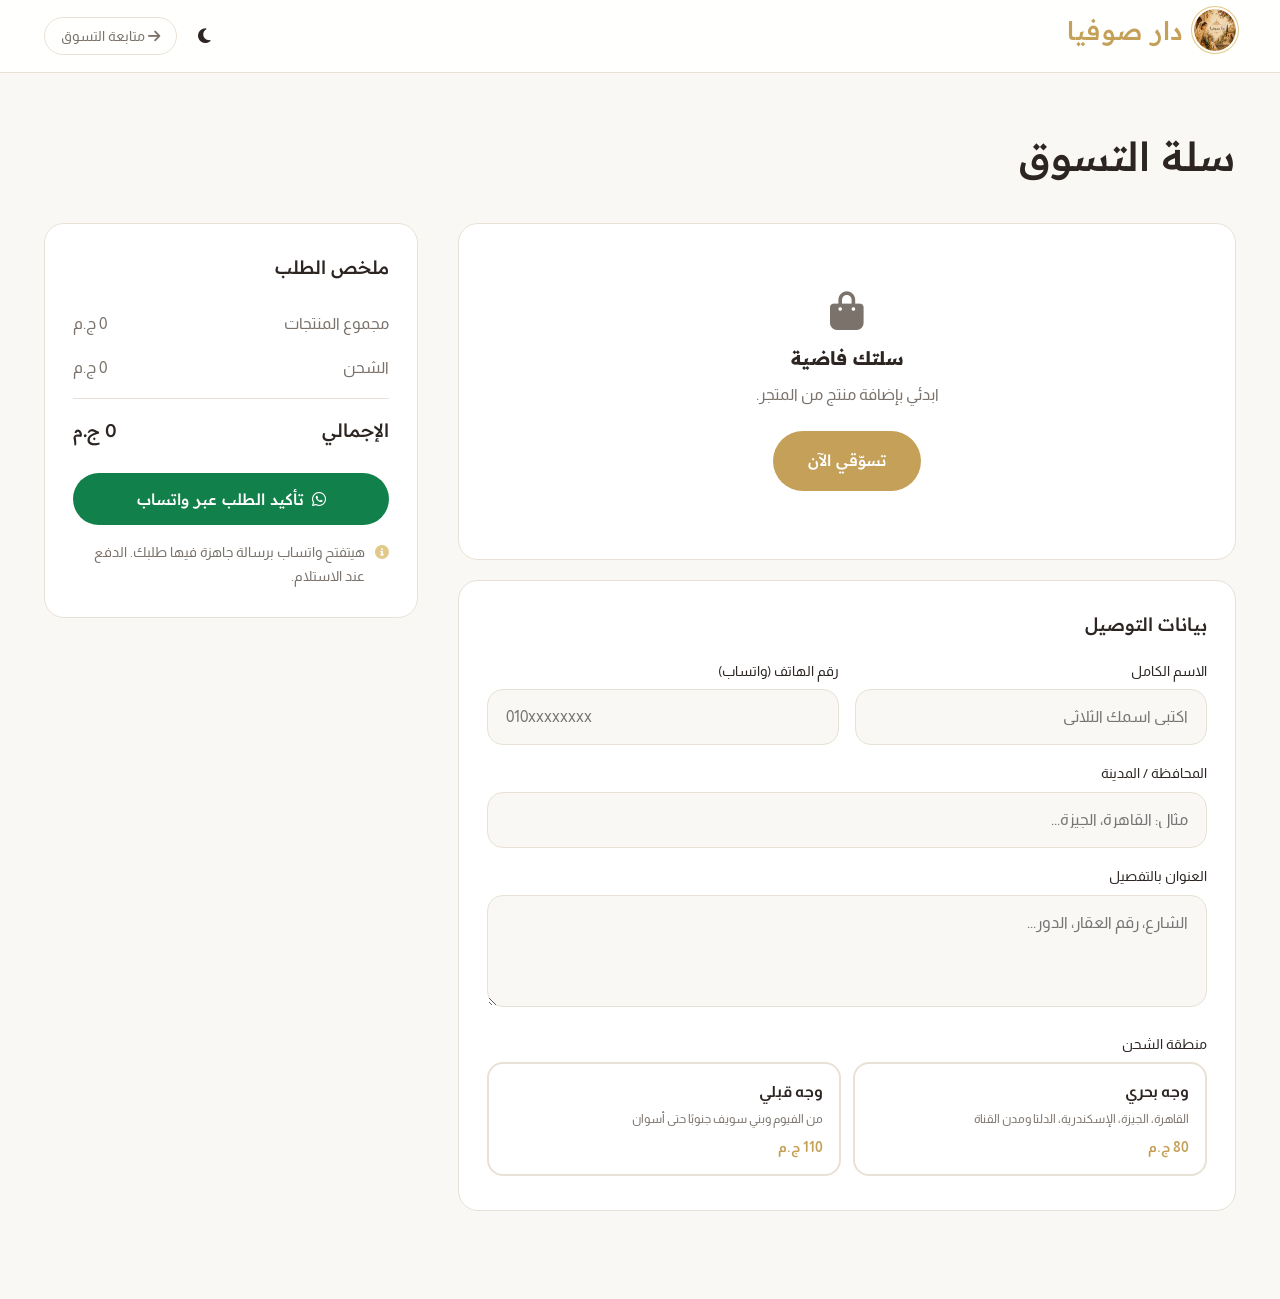
==== commit 98aa60eb: "Add files via upload" ====
--- a/checkout.html
+++ b/checkout.html
@@ -3,10 +3,23 @@
 <head>
     <meta charset="UTF-8">
     <meta name="viewport" content="width=device-width, initial-scale=1.0">
-    <title>السلة وإتمام الطلب | Sofia Natural</title>
+    <title>السلة وإتمام الطلب | دار صوفيا</title>
     <link href="https://fonts.googleapis.com/css2?family=Almarai:wght@400;700&family=Readex+Pro:wght@400;500;600&display=swap" rel="stylesheet">
     <link rel="stylesheet" href="https://cdnjs.cloudflare.com/ajax/libs/font-awesome/6.4.0/css/all.min.css">
-    <link rel="stylesheet" href="style.css?v=51">
+    <link rel="stylesheet" href="style.css?v=53">
+    <style>
+        .zone-options{display:grid;grid-template-columns:1fr 1fr;gap:12px}
+        .zone-opt{position:relative;display:block;cursor:pointer}
+        .zone-opt input{position:absolute;inset:0;width:100%;height:100%;opacity:0;cursor:pointer}
+        .zone-box{display:flex;flex-direction:column;gap:4px;height:100%;padding:14px 16px;border:2px solid var(--border-color);border-radius:16px;background:var(--white);transition:border-color .2s,background .2s,box-shadow .2s}
+        .zone-box b{font-size:1rem;color:var(--text-color)}
+        .zone-box small{font-size:.78rem;line-height:1.5;color:var(--gray)}
+        .zone-box em{font-style:normal;font-weight:700;color:var(--primary);margin-top:2px}
+        .zone-opt:hover .zone-box{border-color:var(--primary-light)}
+        .zone-opt input:checked + .zone-box{border-color:var(--primary);background:var(--tint);box-shadow:0 6px 18px -10px var(--primary)}
+        .zone-opt input:focus-visible + .zone-box{outline:2px solid var(--primary);outline-offset:2px}
+        @media (max-width:420px){.zone-options{grid-template-columns:1fr}}
+    </style>
 </head>
 <body>
 
@@ -36,6 +49,14 @@
                         <div class="co-field"><label for="clientPhone">رقم الهاتف (واتساب)</label><input type="tel" id="clientPhone" required autocomplete="tel" placeholder="010xxxxxxxx"></div>
                         <div class="co-field full"><label for="clientCity">المحافظة / المدينة</label><input type="text" id="clientCity" required placeholder="مثال: القاهرة، الجيزة..."></div>
                         <div class="co-field full"><label for="clientAddress">العنوان بالتفصيل</label><textarea id="clientAddress" required rows="3" placeholder="الشارع، رقم العقار، الدور..."></textarea></div>
+                        <div class="co-field full">
+                            <label>منطقة الشحن</label>
+                            <div class="zone-options" role="radiogroup" aria-label="منطقة الشحن">
+                                <label class="zone-opt"><input type="radio" name="shipZone" value="north" required><span class="zone-box"><b>وجه بحري</b><small>القاهرة، الجيزة، الإسكندرية، الدلتا ومدن القناة</small><em data-zone-price="north"></em></span></label>
+                                <label class="zone-opt"><input type="radio" name="shipZone" value="south" required><span class="zone-box"><b>وجه قبلي</b><small>من الفيوم وبني سويف جنوبًا حتى أسوان</small><em data-zone-price="south"></em></span></label>
+                            </div>
+                        </div>
+
                     </form>
                 </div>
             </div>
@@ -52,18 +73,29 @@
     </main>
 
     <div id="toast" class="toast" role="status"></div>
-    <script src="products-data.js?v=51"></script>
-    <script src="script.js?v=51"></script>
+    <script src="products-data.js?v=53"></script>
+    <script src="script.js?v=53"></script>
     <script>
+        // أسعار الشحن حسب المنطقة (غيّري الأرقام من هنا)
+        const SHIPPING_ZONES = {
+            north: { label: 'وجه بحري', price: 80 },
+            south: { label: 'وجه قبلي', price: 110 }
+        };
+        function currentZone() {
+            const r = document.querySelector('input[name="shipZone"]:checked');
+            return r ? SHIPPING_ZONES[r.value] : null;
+        }
+
         function renderCheckoutCart() {
             const container = document.getElementById('cartItemsContainer');
             const subtotal = cartSubtotal();
-            const shipping = cart.length ? SHIPPING : 0;
+            const zone = currentZone();
+            const shipping = cart.length && zone ? zone.price : 0;
             const count = cart.reduce((s, i) => s + i.quantity, 0);
 
             container.innerHTML = cart.length ? cart.map(item => `
                 <div class="co-item">
-                    <img src="${escapeHtml(item.image)}" alt="">
+                    <img src="${escapeHtml(item.image)}" alt="" onerror="${IMG_FALLBACK}">
                     <div class="co-item-info">
                         <h4>${escapeHtml(item.name)}</h4>
                         <span class="co-unit">${item.price} ج.م للقطعة</span>
@@ -80,7 +112,7 @@
 
             document.getElementById('itemsCount').textContent = count ? `(${count} منتج)` : '';
             document.getElementById('cartSubtotal').textContent = subtotal + ' ج.م';
-            document.getElementById('cartShipping').textContent = shipping + ' ج.م';
+            document.getElementById('cartShipping').textContent = !cart.length ? '0 ج.م' : (zone ? shipping + ' ج.م' : 'اختاري المنطقة');
             document.getElementById('cartTotalPrice').textContent = (subtotal + shipping) + ' ج.م';
         }
 
@@ -100,16 +132,23 @@
             const phone = val('clientPhone').replace(/[\s-]/g, '');
             if (!/^(\+?20|0)?1[0125]\d{8}$/.test(phone)) { showToast('رقم الهاتف غير صحيح'); document.getElementById('clientPhone').focus(); return; }
 
+            const zone = currentZone();
+            if (!zone) { showToast('اختاري منطقة الشحن (وجه بحري أو قبلي)'); return; }
             const subtotal = cartSubtotal();
-            let text = `*طلب جديد من متجر Sofia Natural* 🌿\n\n`;
-            text += `👤 *الاسم:* ${val('clientName')}\n📞 *الهاتف:* ${phone}\n🏙️ *المحافظة:* ${val('clientCity')}\n📍 *العنوان:* ${val('clientAddress')}\n\n🛍️ *المنتجات المطلوبة:*\n`;
+            const shipCost = zone.price;
+            let text = `*طلب جديد من متجر دار صوفيا* 🌿\n\n`;
+            text += `👤 *الاسم:* ${val('clientName')}\n📞 *الهاتف:* ${phone}\n🏙️ *المحافظة:* ${val('clientCity')}\n🚚 *منطقة الشحن:* ${zone.label}\n📍 *العنوان:* ${val('clientAddress')}\n\n🛍️ *المنتجات المطلوبة:*\n`;
             cart.forEach(i => { text += `- ${i.name} (الكمية: ${i.quantity}) - ${i.price * i.quantity} ج.م\n`; });
-            text += `\n🛒 *مجموع المنتجات:* ${subtotal} ج.م\n🚚 *الشحن:* ${SHIPPING} ج.م\n💰 *الإجمالي الكلي:* ${subtotal + SHIPPING} ج.م`;
+            text += `\n🛒 *مجموع المنتجات:* ${subtotal} ج.م\n🚚 *الشحن (${zone.label}):* ${shipCost} ج.م\n💰 *الإجمالي الكلي:* ${subtotal + shipCost} ج.م`;
 
             window.open(`https://wa.me/${WHATSAPP_NUMBER}?text=${encodeURIComponent(text)}`, '_blank', 'noopener');
         }
 
-        document.addEventListener('DOMContentLoaded', renderCheckoutCart);
+        document.addEventListener('DOMContentLoaded', () => {
+            document.querySelectorAll('[data-zone-price]').forEach(el => { el.textContent = SHIPPING_ZONES[el.dataset.zonePrice].price + ' ج.م'; });
+            document.querySelectorAll('input[name="shipZone"]').forEach(r => r.addEventListener('change', renderCheckoutCart));
+            renderCheckoutCart();
+        });
     </script>
 </body>
 </html>
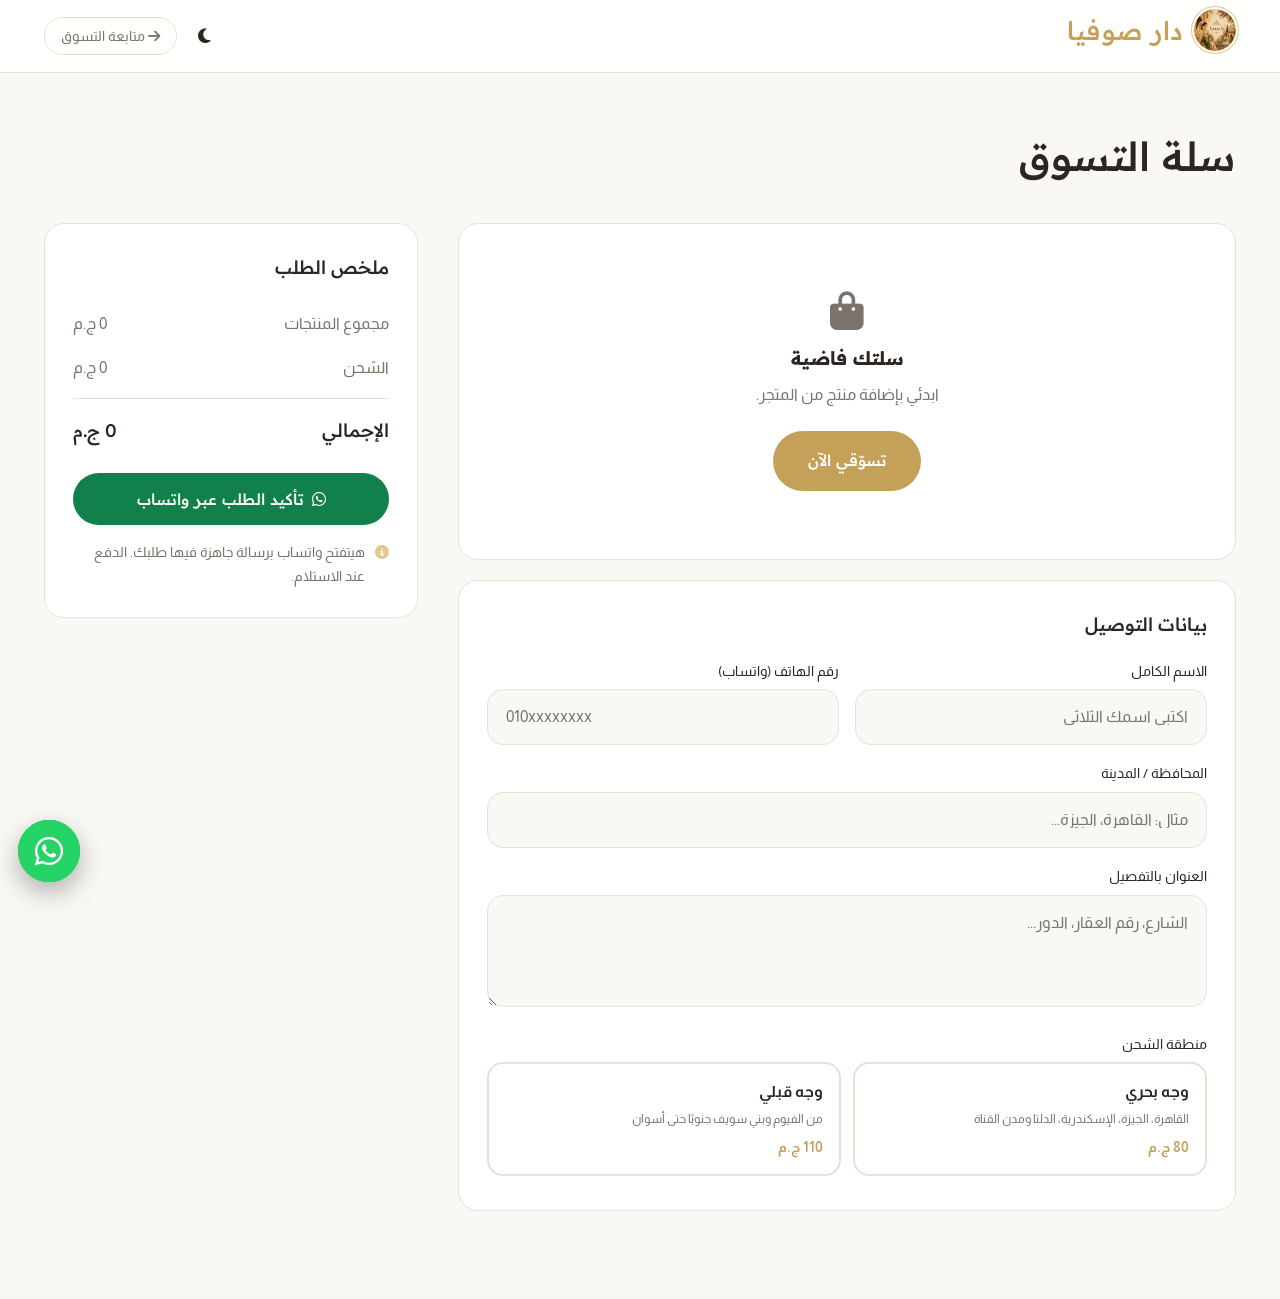
==== commit 345d87d1: "Add files via upload" ====
--- a/checkout.html
+++ b/checkout.html
@@ -150,5 +150,6 @@
             renderCheckoutCart();
         });
     </script>
+    <script src="animations.js?v=3"></script>
 </body>
 </html>
